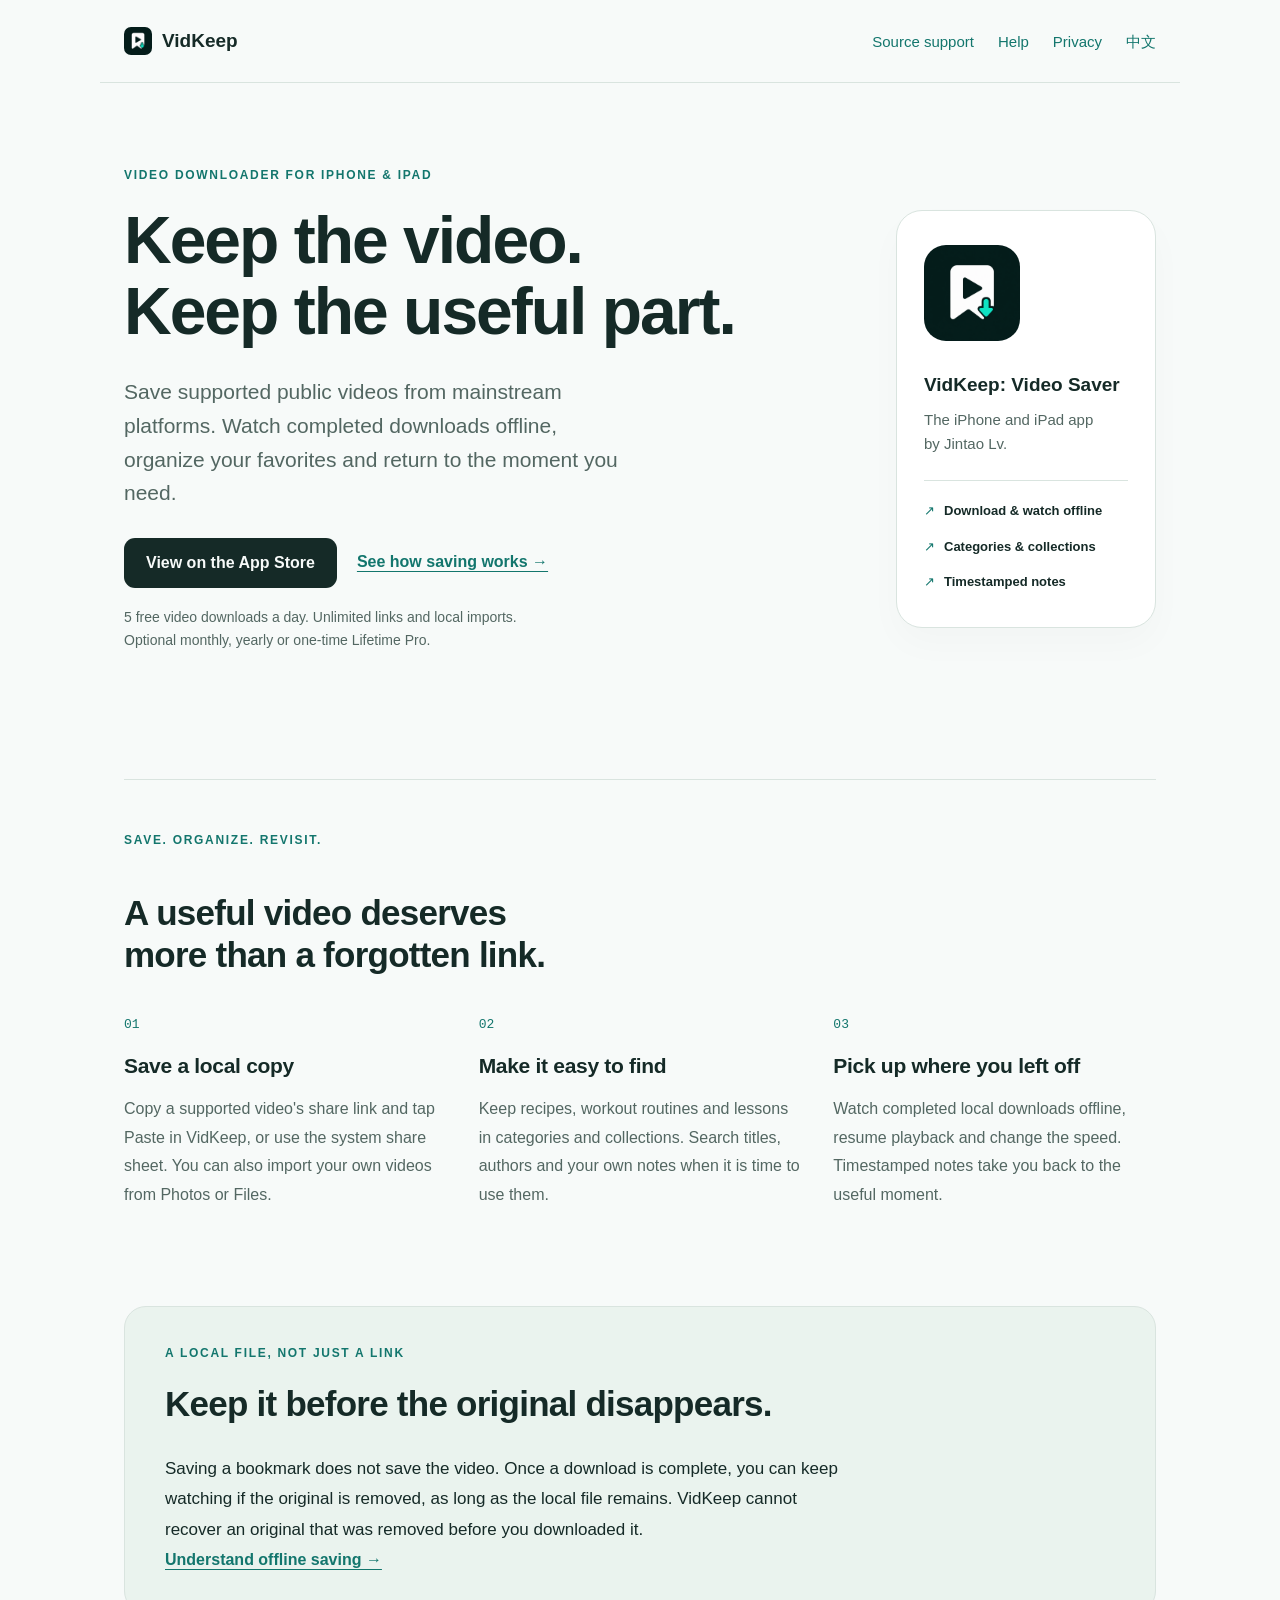
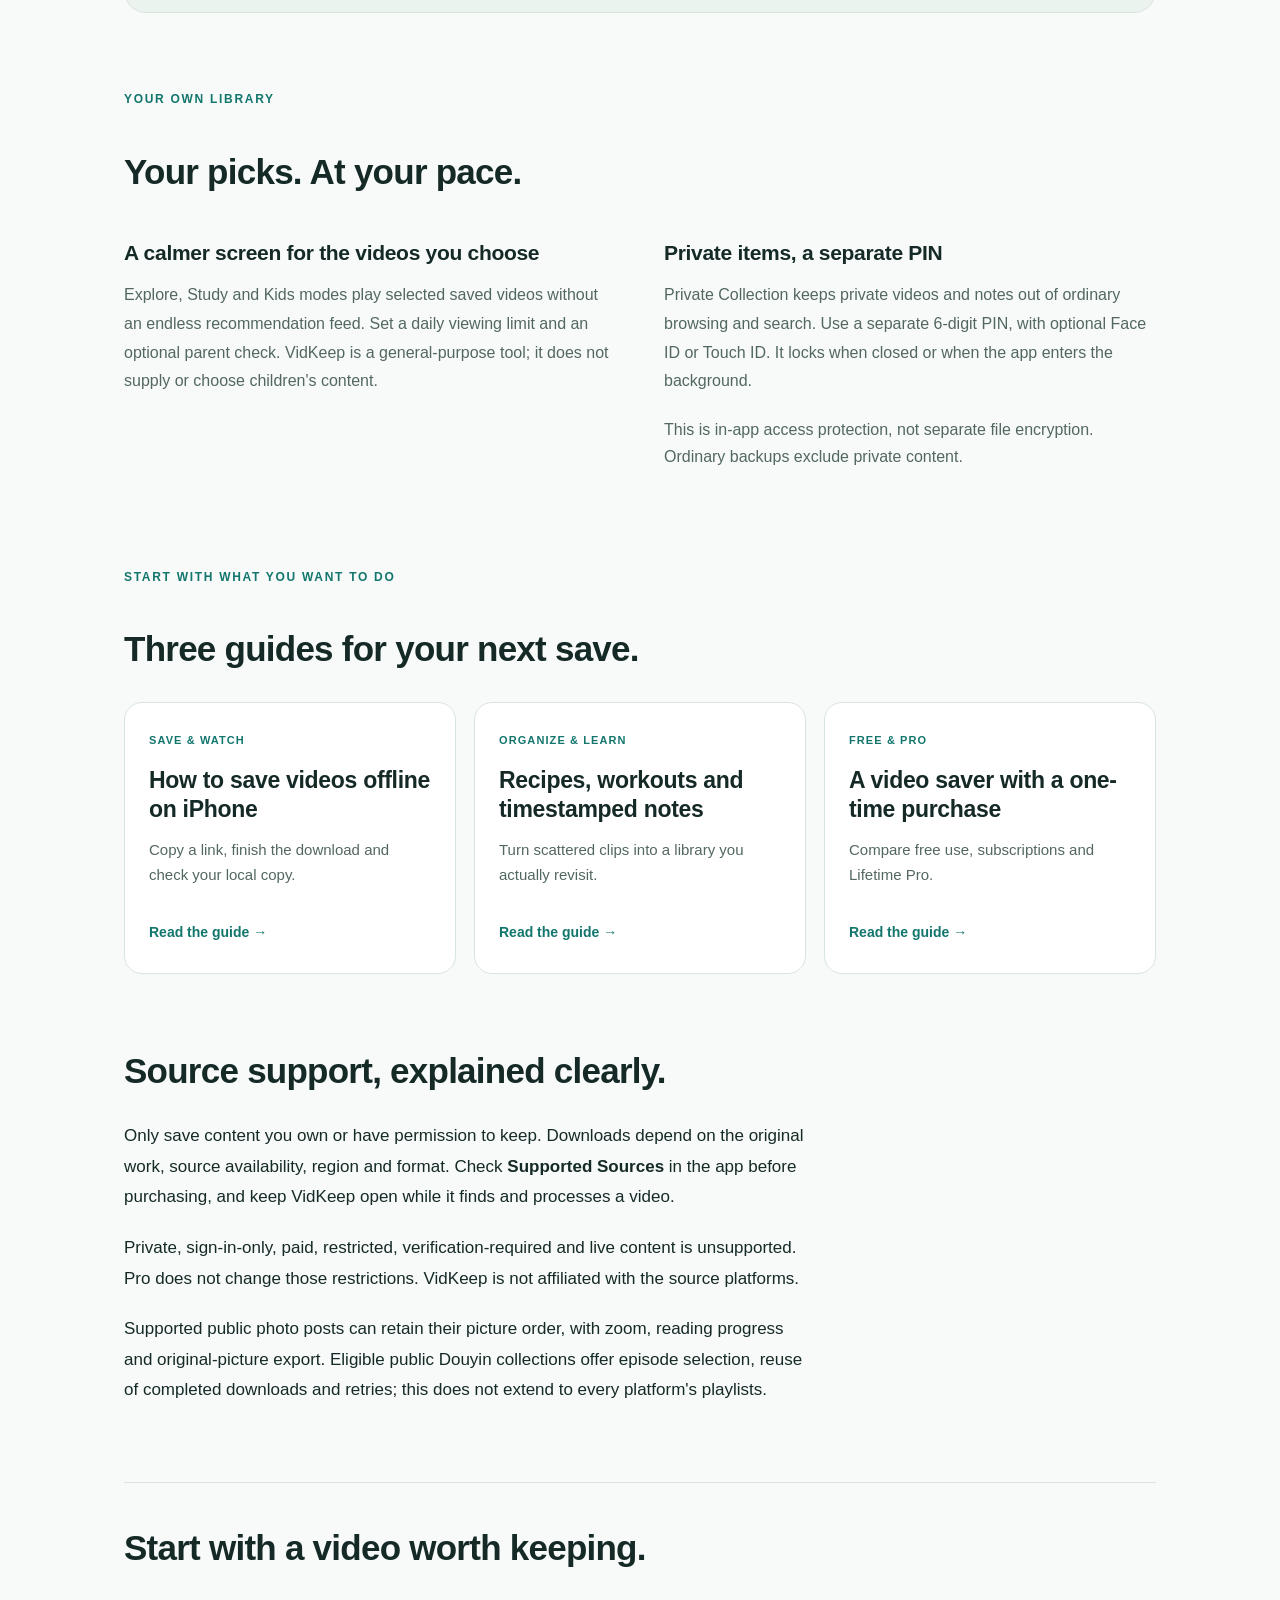
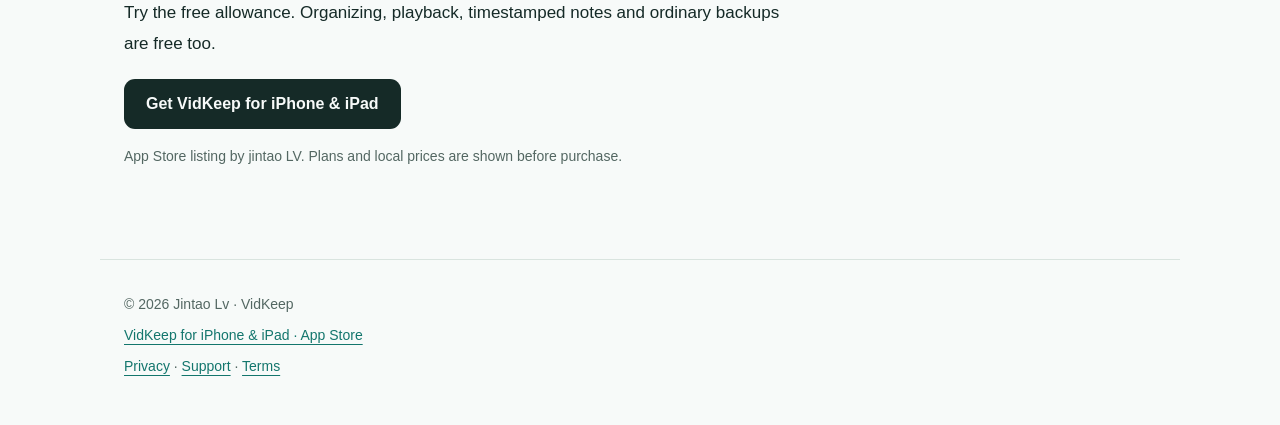
==== en/index.html @ 675cdce2 "feat(site): add English product guides and search metadata" ====
<!doctype html>
<html lang="en"><head><meta charset="utf-8"><meta name="viewport" content="width=device-width,initial-scale=1"><title>VidKeep: Video Saver for iPhone &amp; iPad | Save Videos Offline</title><meta name="description" content="VidKeep is a video downloader for iPhone and iPad by Jintao Lv. Save supported videos offline, organize collections and add timestamped notes. Optional Lifetime Pro."><link rel="canonical" href="https://jacklv-coder.github.io/vidkeep-site/en/"><link rel="alternate" hreflang="zh-Hans" href="https://jacklv-coder.github.io/vidkeep-site/"><link rel="alternate" hreflang="en" href="https://jacklv-coder.github.io/vidkeep-site/en/"><link rel="alternate" hreflang="x-default" href="https://jacklv-coder.github.io/vidkeep-site/en/"><meta property="og:type" content="website"><meta property="og:title" content="VidKeep: Video Saver for iPhone &amp; iPad | Save Videos Offline"><meta property="og:description" content="VidKeep is a video downloader for iPhone and iPad by Jintao Lv. Save supported videos offline, organize collections and add timestamped notes. Optional Lifetime Pro."><meta property="og:url" content="https://jacklv-coder.github.io/vidkeep-site/en/"><meta property="og:image" content="https://jacklv-coder.github.io/vidkeep-site/assets/icon.png"><meta property="og:site_name" content="VidKeep by Jintao Lv"><meta name="twitter:card" content="summary"><link rel="icon" href="../assets/icon.png"><link rel="stylesheet" href="../style.css"><script type="application/ld+json">{"@context": "https://schema.org", "@type": "SoftwareApplication", "@id": "https://jacklv-coder.github.io/vidkeep-site/#app", "name": "VidKeep: Video Saver", "alternateName": "松果收藏夹-vidkeep", "applicationCategory": "MultimediaApplication", "operatingSystem": "iOS 17.0 or later; iPadOS 17.0 or later", "author": {"@type": "Person", "name": "Jintao Lv"}, "url": "https://jacklv-coder.github.io/vidkeep-site/en/", "downloadUrl": "https://apps.apple.com/app/id6816571849", "sameAs": ["https://apps.apple.com/app/id6816571849"], "image": "https://jacklv-coder.github.io/vidkeep-site/assets/icon.png", "description": "Save eligible public videos, organize local collections and use timestamped notes on iPhone and iPad. Completed downloads play offline."}</script></head><body><a class="skip-link" href="#content">Skip to content</a><nav aria-label="Main navigation"><a class="brand" href="../en/"><img src="../assets/icon.png" width="28" height="28" alt=""><strong>VidKeep</strong></a><div><a href="../en/#source-support">Source support</a><a href="../support/#english">Help</a><a href="../privacy/#english">Privacy</a><a href="../" lang="zh-Hans" hreflang="zh-Hans">中文</a></div></nav><main id="content">
<section class="hero"><div class="hero-copy"><div class="badge">VIDEO DOWNLOADER FOR IPHONE &amp; IPAD</div><h1>Keep the video.<br>Keep the useful part.</h1><p class="lead">Save supported public videos from mainstream platforms. Watch completed downloads offline, organize your favorites and return to the moment you need.</p><div class="actions"><a class="button" href="https://apps.apple.com/app/id6816571849">View on the App Store</a><a class="text-link" href="guides/save-videos-offline/">See how saving works →</a></div><p class="small muted">5 free video downloads a day. Unlimited links and local imports.<br>Optional monthly, yearly or one-time Lifetime Pro.</p></div><aside class="hero-aside" aria-label="About VidKeep"><img class="icon" src="../assets/icon.png" width="112" height="112" alt="VidKeep app icon"><p class="product-name">VidKeep: Video Saver</p><p class="muted">The iPhone and iPad app<br>by Jintao Lv.</p><div class="product-facts"><span>Download &amp; watch offline</span><span>Categories &amp; collections</span><span>Timestamped notes</span></div></aside></section>
<section class="feature-section"><div class="badge">SAVE. ORGANIZE. REVISIT.</div><h2>A useful video deserves<br>more than a forgotten link.</h2><div class="feature-grid"><article><span class="step-number">01</span><h3>Save a local copy</h3><p>Copy a supported video's share link and tap Paste in VidKeep, or use the system share sheet. You can also import your own videos from Photos or Files.</p></article><article><span class="step-number">02</span><h3>Make it easy to find</h3><p>Keep recipes, workout routines and lessons in categories and collections. Search titles, authors and your own notes when it is time to use them.</p></article><article><span class="step-number">03</span><h3>Pick up where you left off</h3><p>Watch completed local downloads offline, resume playback and change the speed. Timestamped notes take you back to the useful moment.</p></article></div></section>
<section class="callout"><div><div class="badge">A LOCAL FILE, NOT JUST A LINK</div><h2>Keep it before the original disappears.</h2><p>Saving a bookmark does not save the video. Once a download is complete, you can keep watching if the original is removed, as long as the local file remains. VidKeep cannot recover an original that was removed before you downloaded it.</p></div><a class="text-link" href="guides/save-videos-offline/#keep-a-copy">Understand offline saving →</a></section>
<section><div class="badge">YOUR OWN LIBRARY</div><h2>Your picks. At your pace.</h2><div class="feature-grid two-columns"><article><h3>A calmer screen for the videos you choose</h3><p>Explore, Study and Kids modes play selected saved videos without an endless recommendation feed. Set a daily viewing limit and an optional parent check. VidKeep is a general-purpose tool; it does not supply or choose children's content.</p></article><article><h3>Private items, a separate PIN</h3><p>Private Collection keeps private videos and notes out of ordinary browsing and search. Use a separate 6-digit PIN, with optional Face ID or Touch ID. It locks when closed or when the app enters the background.</p><p class="small muted">This is in-app access protection, not separate file encryption. Ordinary backups exclude private content.</p></article></div></section>
<section class="guide-section"><div class="badge">START WITH WHAT YOU WANT TO DO</div><h2>Three guides for your next save.</h2><div class="guide-grid"><a class="guide-card" href="guides/save-videos-offline/"><span class="card-kicker">SAVE &amp; WATCH</span><h3>How to save videos offline on iPhone</h3><p>Copy a link, finish the download and check your local copy.</p><span class="card-link">Read the guide →</span></a><a class="guide-card" href="guides/organize-video-library/"><span class="card-kicker">ORGANIZE &amp; LEARN</span><h3>Recipes, workouts and timestamped notes</h3><p>Turn scattered clips into a library you actually revisit.</p><span class="card-link">Read the guide →</span></a><a class="guide-card" href="guides/lifetime-video-saver/"><span class="card-kicker">FREE &amp; PRO</span><h3>A video saver with a one-time purchase</h3><p>Compare free use, subscriptions and Lifetime Pro.</p><span class="card-link">Read the guide →</span></a></div></section>
<section id="source-support"><h2>Source support, explained clearly.</h2><p>Only save content you own or have permission to keep. Downloads depend on the original work, source availability, region and format. Check <strong>Supported Sources</strong> in the app before purchasing, and keep VidKeep open while it finds and processes a video.</p><p>Private, sign-in-only, paid, restricted, verification-required and live content is unsupported. Pro does not change those restrictions. VidKeep is not affiliated with the source platforms.</p><p>Supported public photo posts can retain their picture order, with zoom, reading progress and original-picture export. Eligible public Douyin collections offer episode selection, reuse of completed downloads and retries; this does not extend to every platform's playlists.</p></section>
<section class="bottom-cta"><h2>Start with a video worth keeping.</h2><p>Try the free allowance. Organizing, playback, timestamped notes and ordinary backups are free too.</p><a class="button" href="https://apps.apple.com/app/id6816571849">Get VidKeep for iPhone &amp; iPad</a><p class="small muted">App Store listing by jintao LV. Plans and local prices are shown before purchase.</p></section>
</main><footer><p>© 2026 Jintao Lv · VidKeep</p><p><a href="https://apps.apple.com/app/id6816571849">VidKeep for iPhone &amp; iPad · App Store</a></p><p><a href="../privacy/#english">Privacy</a> · <a href="../support/#english">Support</a> · <a href="../terms/">Terms</a></p></footer></body></html>
---- style.css ----
:root{color-scheme:light dark;--bg:#f7faf9;--surface:#fff;--soft:#eaf3ee;--ink:#152a27;--muted:#536762;--line:#d9e4df;--accent:#13766d}
*{box-sizing:border-box}
html{scroll-padding-top:24px}
body{margin:0;background:var(--bg);color:var(--ink);font:17px/1.8 -apple-system,BlinkMacSystemFont,"Segoe UI",sans-serif;-webkit-font-smoothing:antialiased}
a{color:var(--accent);text-underline-offset:4px}
nav,main,footer{max-width:1080px;margin:auto;padding:24px}
nav{display:flex;align-items:center;justify-content:space-between;gap:24px;border-bottom:1px solid var(--line);font-size:15px}
nav div{display:flex;gap:24px;flex-wrap:wrap}
nav a{text-decoration:none}
.brand{display:inline-flex;align-items:center;gap:10px;color:var(--ink);font-size:19px;white-space:nowrap}
.brand img{border-radius:7px}
main{padding-top:64px;padding-bottom:70px}
h1{font-size:clamp(36px,5.7vw,66px);line-height:1.08;letter-spacing:-2px;margin:0 0 28px;font-weight:720;text-wrap:balance}
h2{margin-top:40px;font-size:clamp(25px,3vw,35px);line-height:1.2;letter-spacing:-.75px;text-wrap:balance}
h3{font-size:21px;line-height:1.35;letter-spacing:-.3px;margin:14px 0}
p,li{max-width:72ch}
p{margin:0 0 20px}
li{margin-bottom:8px}
.muted{color:var(--muted)}
.small{font-size:14px;line-height:1.7}
.lead{font-size:21px;line-height:1.6;color:var(--muted);max-width:62ch}
.icon{width:112px;height:112px;border-radius:25px;margin-bottom:24px}
.badge{display:block;font-size:12px;font-weight:700;letter-spacing:1.7px;color:var(--accent);margin-bottom:18px}
footer{border-top:1px solid var(--line);font-size:14px;color:var(--muted);padding-top:32px;padding-bottom:40px}
footer p{margin:0 0 6px}
section+section{margin-top:76px}
section>h2:first-child{margin-top:0}
details{padding:18px 0;border-bottom:1px solid var(--line)}
summary{font-weight:650;cursor:pointer}
details p{margin-top:14px}
.button{display:inline-flex;justify-content:center;align-items:center;background:var(--ink);color:var(--bg);padding:13px 22px;border-radius:11px;text-decoration:none;font-size:16px;font-weight:650;line-height:1.5}
.button:hover{background:var(--accent);color:var(--surface)}
a:focus-visible,summary:focus-visible{outline:3px solid var(--accent);outline-offset:5px}
.skip-link{position:absolute;left:20px;top:-80px;padding:8px 14px;background:var(--surface);z-index:10}
.skip-link:focus{top:12px}
.language-note{font-size:14px;border-left:3px solid var(--accent);padding:10px 16px;margin-bottom:36px;background:var(--soft)}
.hero{display:grid;grid-template-columns:minmax(0,1fr) 260px;gap:58px;align-items:center;padding:18px 0 30px}
.hero-copy .lead{max-width:44ch}
.actions{display:flex;align-items:center;gap:20px;flex-wrap:wrap;margin:28px 0 18px}
.text-link{font-size:16px;font-weight:600}
.hero-aside{border:1px solid var(--line);border-radius:26px;background:var(--surface);padding:34px 27px;box-shadow:0 16px 36px #152a2706}
.hero-aside .icon{width:96px;height:96px;border-radius:22px;margin-bottom:20px}
.hero-aside p{font-size:15px;line-height:1.6;margin-bottom:10px}
.hero-aside .product-name{font-size:19px;font-weight:700;line-height:1.4}
.product-facts{border-top:1px solid var(--line);padding-top:18px;margin-top:24px;display:grid;gap:12px;font-size:13px;font-weight:550}
.product-facts span:before{content:"↗";display:inline-block;margin-right:9px;color:var(--accent)}
.feature-section{border-top:1px solid var(--line);padding-top:50px}
.feature-grid,.guide-grid{display:grid;grid-template-columns:repeat(3,minmax(0,1fr));gap:32px;margin-top:32px}
.feature-grid article p{font-size:16px;color:var(--muted)}
.step-number{font:500 13px/1.5 ui-monospace,monospace;color:var(--accent)}
.two-columns{grid-template-columns:repeat(2,minmax(0,1fr));gap:48px}
.callout{background:var(--soft);border:1px solid var(--line);border-radius:22px;padding:36px 40px}
.callout h2{margin-top:0}
.callout p:last-child{margin-bottom:0}
.guide-grid{gap:18px}
.guide-card{display:flex;flex-direction:column;border:1px solid var(--line);border-radius:18px;padding:28px 24px;color:var(--ink);text-decoration:none;background:var(--surface)}
.guide-card:hover{border-color:var(--accent)}
.guide-card h3{font-size:23px;margin:15px 0;line-height:1.25}
.guide-card p{font-size:15px;line-height:1.65;color:var(--muted)}
.card-kicker{font-size:11px;letter-spacing:1.1px;font-weight:700;color:var(--accent)}
.card-link{display:block;margin-top:auto;padding-top:12px;font-size:14px;color:var(--accent);font-weight:650}
.bottom-cta{padding:44px 0 0;border-top:1px solid var(--line)}
.bottom-cta .small{margin-top:16px}
.breadcrumb{font-size:14px;color:var(--muted);margin-bottom:28px}
.article-meta{font-size:13px;color:var(--muted);padding-bottom:26px;border-bottom:1px solid var(--line)}
.steps{padding-left:28px}
.steps li{padding:0 0 16px 12px}
.steps li::marker{font-weight:700;color:var(--accent)}
.next-guide{border-top:1px solid var(--line);padding-top:32px}
.table-scroll{overflow-x:auto;margin:24px 0}
table{width:100%;border-collapse:collapse;text-align:left;font-size:15px}
caption{text-align:left;font-size:14px;color:var(--muted);margin-bottom:10px}
th,td{padding:17px 20px;border-bottom:1px solid var(--line);vertical-align:top}
thead th{background:var(--soft);font-size:13px}
tbody th{font-weight:650;min-width:140px}
@media(prefers-color-scheme:dark){:root{--bg:#0c1c19;--surface:#132723;--soft:#162f28;--ink:#f0f8f5;--muted:#acbdb5;--line:#294038;--accent:#71d8c1}.button:hover{color:var(--bg)}}
@media(max-width:800px){.hero{grid-template-columns:minmax(0,1fr) 225px;gap:32px}.hero-aside{padding:28px 22px}.feature-grid,.guide-grid{gap:20px}.guide-card{padding:23px 19px}.guide-card h3{font-size:21px}}
@media(max-width:640px){nav,main,footer{padding-left:22px;padding-right:22px}nav{align-items:flex-start;gap:16px;flex-wrap:wrap}nav div{gap:16px;font-size:14px}main{padding-top:36px}.hero{grid-template-columns:1fr;gap:28px;padding-top:4px}.hero-aside{display:grid;grid-template-columns:70px 1fr;gap:0 20px;padding:24px}.hero-aside .icon{width:70px;height:70px;border-radius:17px;grid-row:1/3;margin:0}.hero-aside .product-name{align-self:end}.hero-aside p{margin-bottom:4px}.product-facts{grid-column:1/-1;margin-top:20px;padding-top:18px;gap:7px}.hero-aside .muted br{display:none}.lead{font-size:19px}h1{letter-spacing:-1.3px}section+section{margin-top:52px}.feature-grid,.guide-grid,.two-columns{grid-template-columns:1fr;gap:20px}.feature-grid article{padding-bottom:16px;border-bottom:1px solid var(--line)}.feature-grid article:last-child{border:0}.feature-grid article p{margin-bottom:0}.guide-card{padding:25px}.guide-card h3{font-size:24px}.callout{padding:28px 25px}.actions{gap:18px}.steps{padding-left:20px}.steps li{padding-left:6px}th,td{padding:13px 12px}}
@media(prefers-reduced-motion:reduce){html{scroll-behavior:auto}}
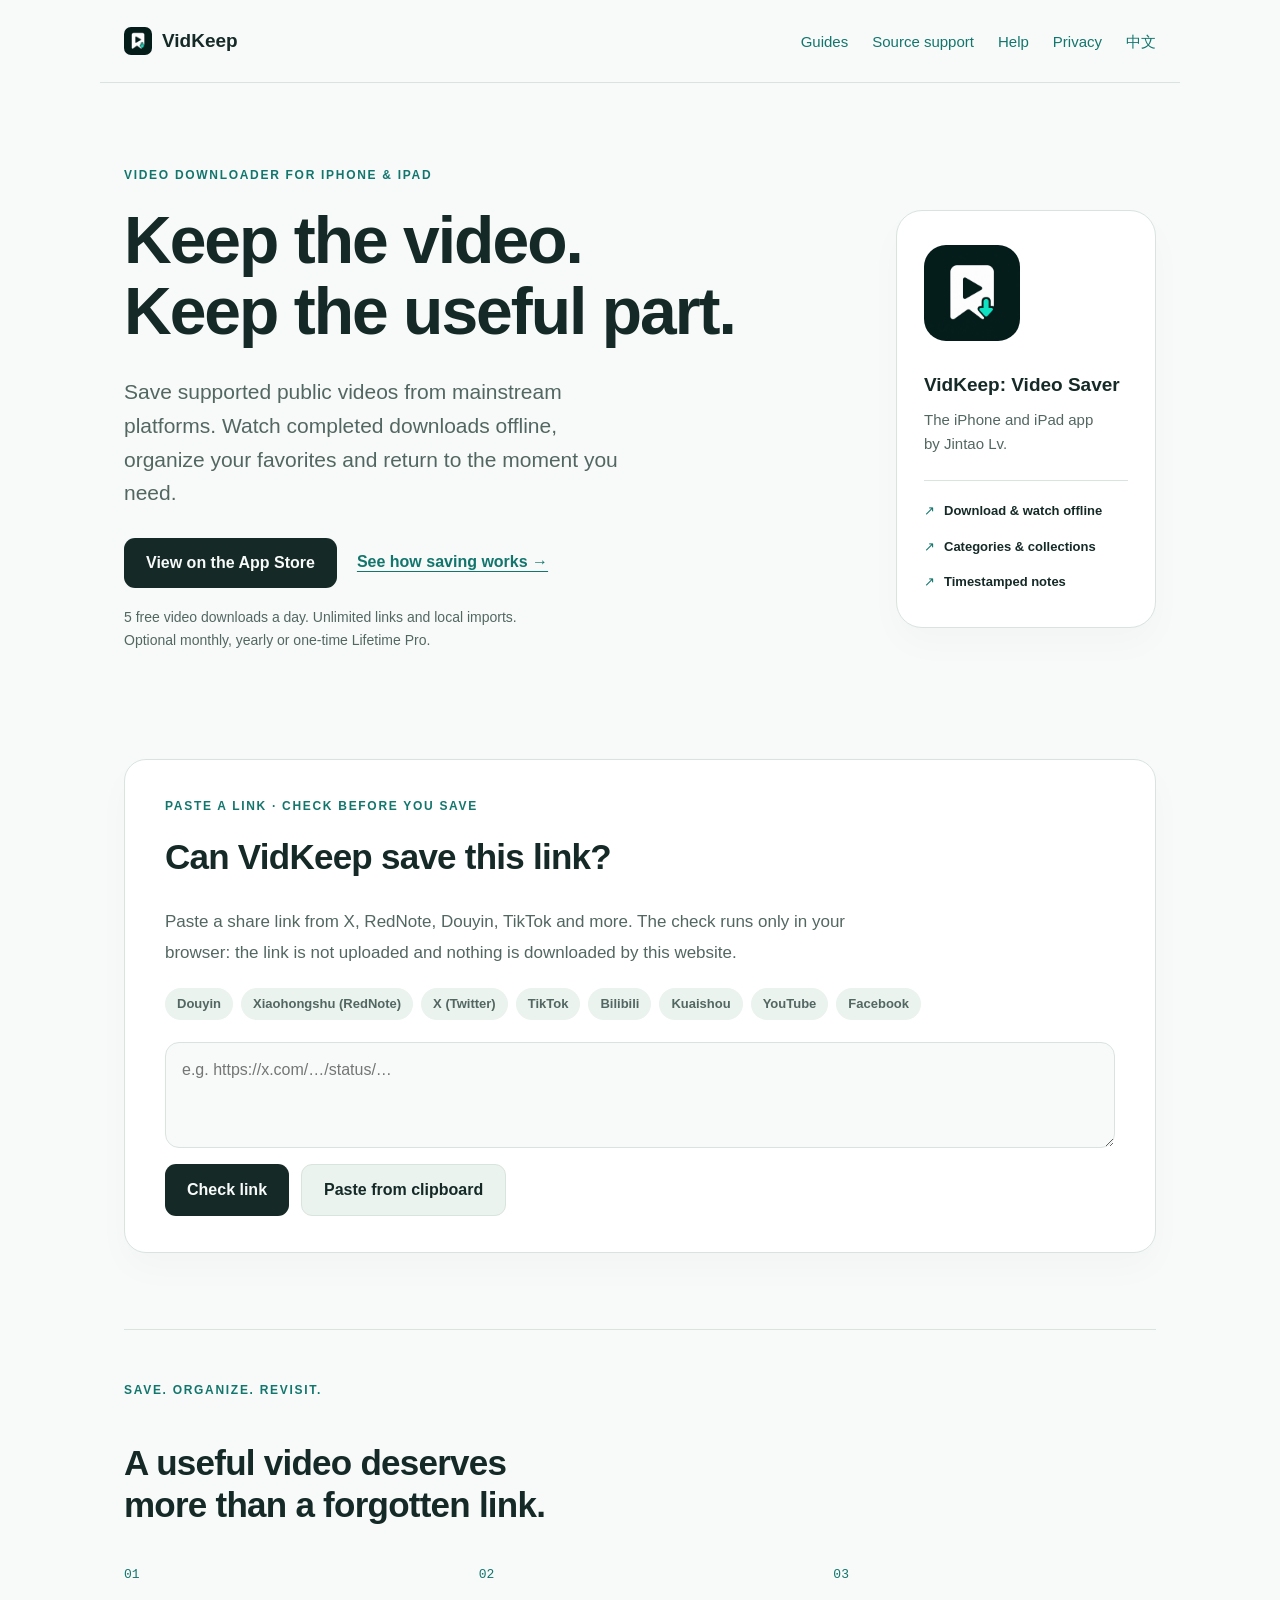
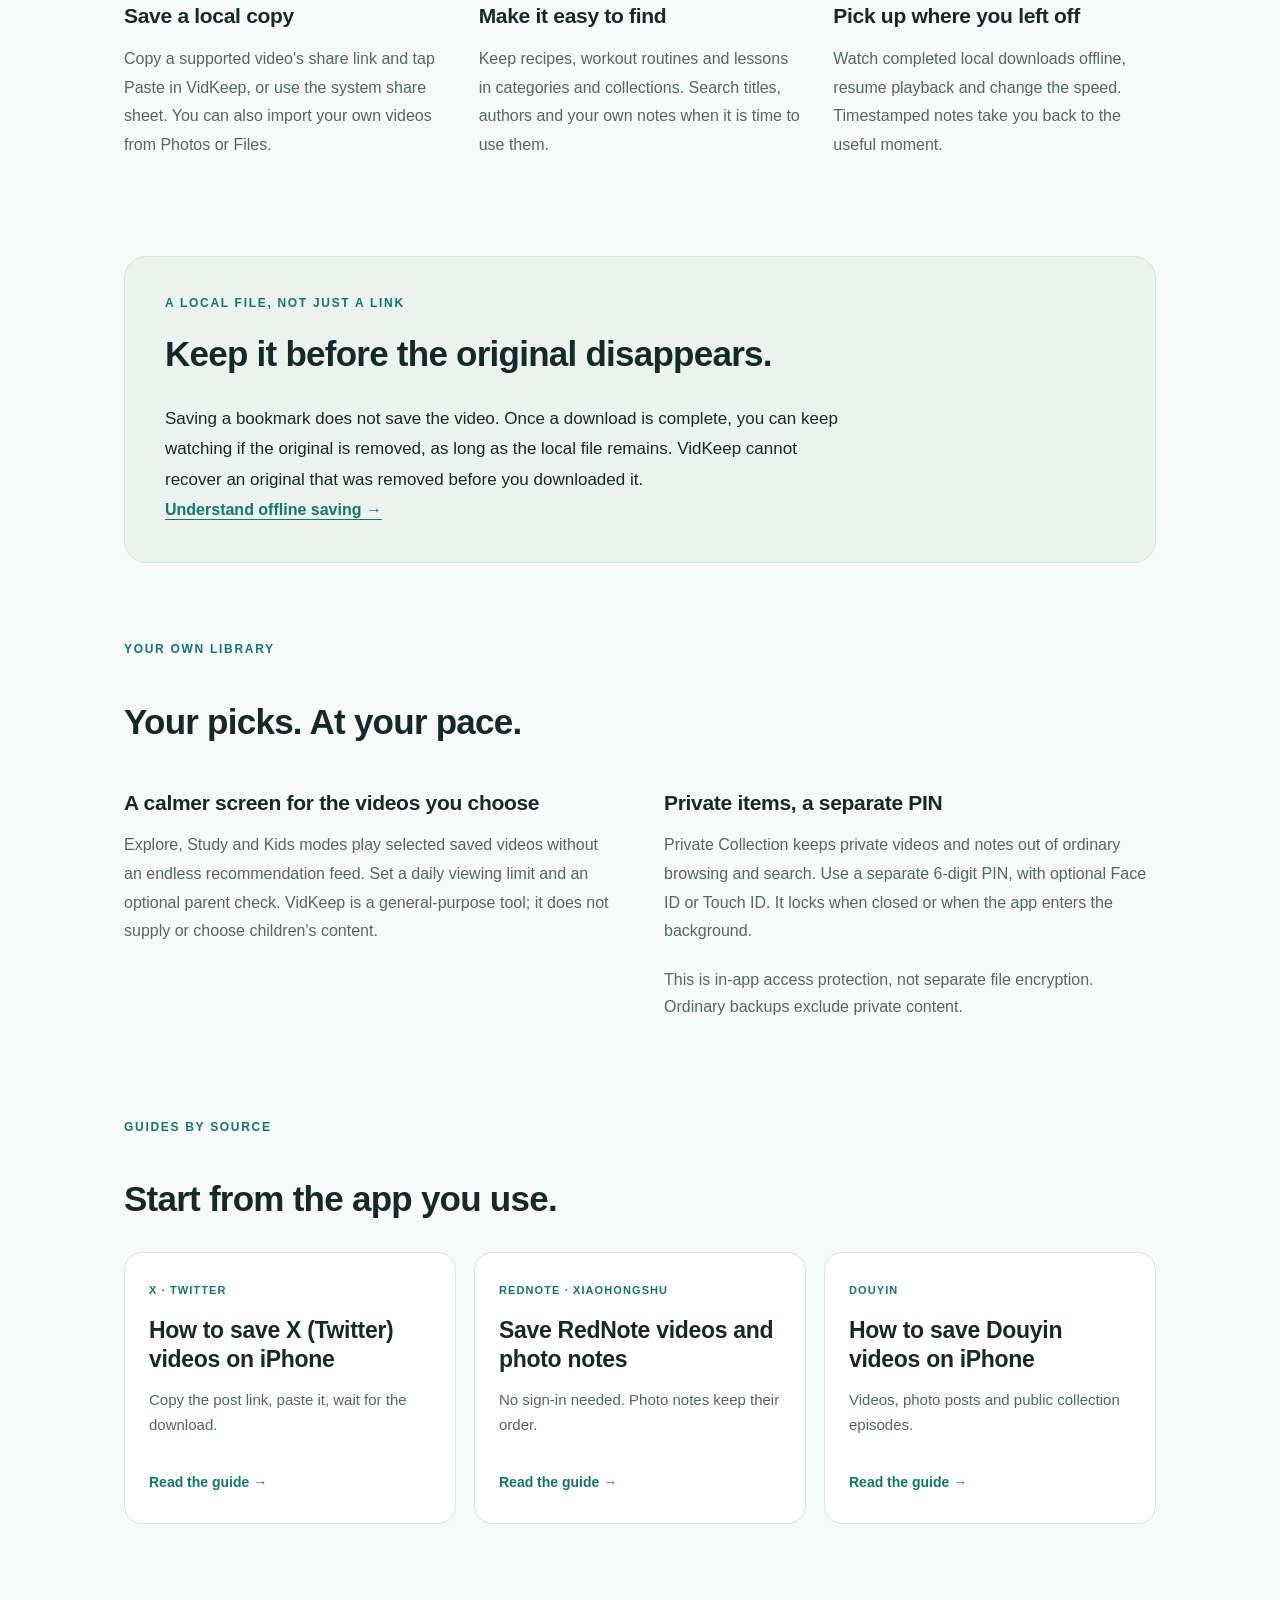
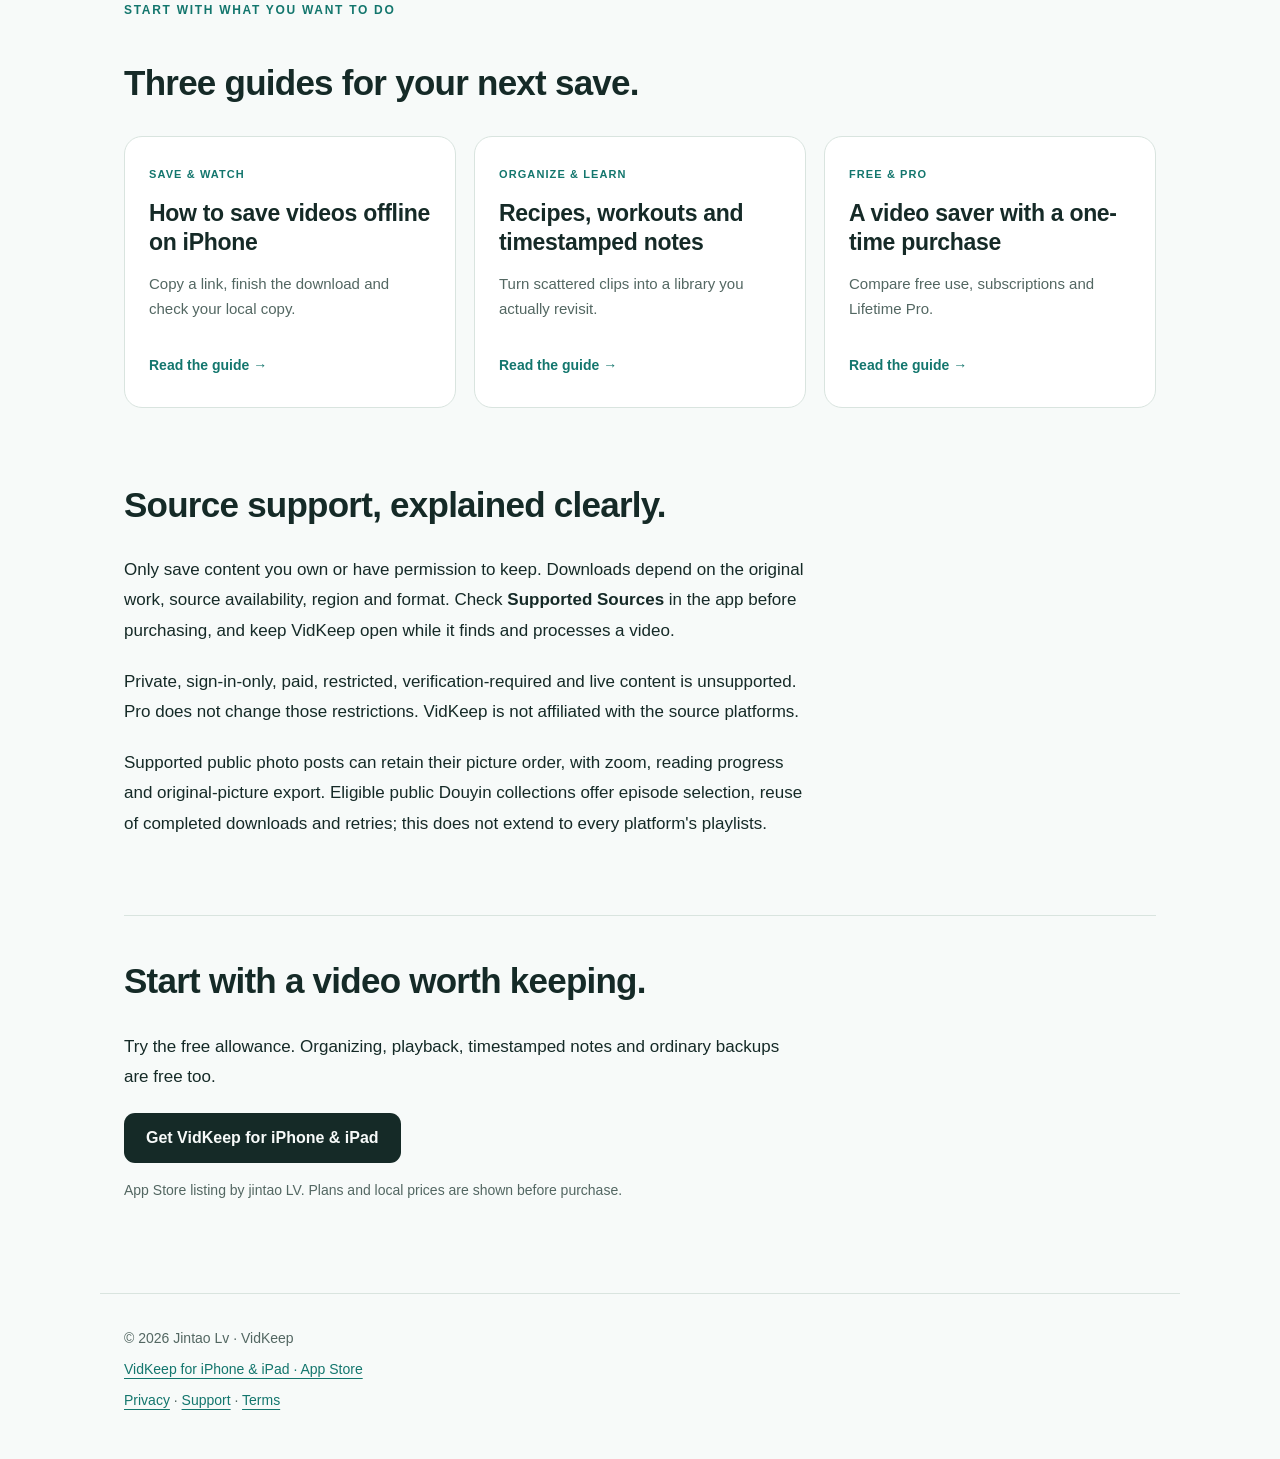
==== commit 7d644562: "feat(site): add source guides and in-browser link checker - Paste-a-link checker on the zh/en home p" ====
--- a/en/index.html
+++ b/en/index.html
@@ -1,9 +1,13 @@
 <!doctype html>
-<html lang="en"><head><meta charset="utf-8"><meta name="viewport" content="width=device-width,initial-scale=1"><title>VidKeep: Video Saver for iPhone &amp; iPad | Save Videos Offline</title><meta name="description" content="VidKeep is a video downloader for iPhone and iPad by Jintao Lv. Save supported videos offline, organize collections and add timestamped notes. Optional Lifetime Pro."><link rel="canonical" href="https://jacklv-coder.github.io/vidkeep-site/en/"><link rel="alternate" hreflang="zh-Hans" href="https://jacklv-coder.github.io/vidkeep-site/"><link rel="alternate" hreflang="en" href="https://jacklv-coder.github.io/vidkeep-site/en/"><link rel="alternate" hreflang="x-default" href="https://jacklv-coder.github.io/vidkeep-site/en/"><meta property="og:type" content="website"><meta property="og:title" content="VidKeep: Video Saver for iPhone &amp; iPad | Save Videos Offline"><meta property="og:description" content="VidKeep is a video downloader for iPhone and iPad by Jintao Lv. Save supported videos offline, organize collections and add timestamped notes. Optional Lifetime Pro."><meta property="og:url" content="https://jacklv-coder.github.io/vidkeep-site/en/"><meta property="og:image" content="https://jacklv-coder.github.io/vidkeep-site/assets/icon.png"><meta property="og:site_name" content="VidKeep by Jintao Lv"><meta name="twitter:card" content="summary"><link rel="icon" href="../assets/icon.png"><link rel="stylesheet" href="../style.css"><script type="application/ld+json">{"@context": "https://schema.org", "@type": "SoftwareApplication", "@id": "https://jacklv-coder.github.io/vidkeep-site/#app", "name": "VidKeep: Video Saver", "alternateName": "松果收藏夹-vidkeep", "applicationCategory": "MultimediaApplication", "operatingSystem": "iOS 17.0 or later; iPadOS 17.0 or later", "author": {"@type": "Person", "name": "Jintao Lv"}, "url": "https://jacklv-coder.github.io/vidkeep-site/en/", "downloadUrl": "https://apps.apple.com/app/id6816571849", "sameAs": ["https://apps.apple.com/app/id6816571849"], "image": "https://jacklv-coder.github.io/vidkeep-site/assets/icon.png", "description": "Save eligible public videos, organize local collections and use timestamped notes on iPhone and iPad. Completed downloads play offline."}</script></head><body><a class="skip-link" href="#content">Skip to content</a><nav aria-label="Main navigation"><a class="brand" href="../en/"><img src="../assets/icon.png" width="28" height="28" alt=""><strong>VidKeep</strong></a><div><a href="../en/#source-support">Source support</a><a href="../support/#english">Help</a><a href="../privacy/#english">Privacy</a><a href="../" lang="zh-Hans" hreflang="zh-Hans">中文</a></div></nav><main id="content">
+<html lang="en"><head><meta charset="utf-8"><meta name="viewport" content="width=device-width,initial-scale=1"><meta name="apple-itunes-app" content="app-id=6816571849"><title>VidKeep: Video Saver for iPhone &amp; iPad | Save Videos Offline</title><meta name="description" content="VidKeep is a video downloader for iPhone and iPad by Jintao Lv. Save supported videos offline, organize collections and add timestamped notes. Optional Lifetime Pro."><link rel="canonical" href="https://jacklv-coder.github.io/vidkeep-site/en/"><link rel="alternate" hreflang="zh-Hans" href="https://jacklv-coder.github.io/vidkeep-site/"><link rel="alternate" hreflang="en" href="https://jacklv-coder.github.io/vidkeep-site/en/"><link rel="alternate" hreflang="x-default" href="https://jacklv-coder.github.io/vidkeep-site/en/"><meta property="og:type" content="website"><meta property="og:title" content="VidKeep: Video Saver for iPhone &amp; iPad | Save Videos Offline"><meta property="og:description" content="VidKeep is a video downloader for iPhone and iPad by Jintao Lv. Save supported videos offline, organize collections and add timestamped notes. Optional Lifetime Pro."><meta property="og:url" content="https://jacklv-coder.github.io/vidkeep-site/en/"><meta property="og:image" content="https://jacklv-coder.github.io/vidkeep-site/assets/icon.png"><meta property="og:site_name" content="VidKeep by Jintao Lv"><meta name="twitter:card" content="summary"><link rel="icon" href="../assets/icon.png"><link rel="stylesheet" href="../style.css"><script type="application/ld+json">{"@context": "https://schema.org", "@type": "SoftwareApplication", "@id": "https://jacklv-coder.github.io/vidkeep-site/#app", "name": "VidKeep: Video Saver", "alternateName": "松果收藏夹-vidkeep", "applicationCategory": "MultimediaApplication", "operatingSystem": "iOS 17.0 or later; iPadOS 17.0 or later", "author": {"@type": "Person", "name": "Jintao Lv"}, "url": "https://jacklv-coder.github.io/vidkeep-site/en/", "downloadUrl": "https://apps.apple.com/app/id6816571849", "sameAs": ["https://apps.apple.com/app/id6816571849"], "image": "https://jacklv-coder.github.io/vidkeep-site/assets/icon.png", "description": "Save eligible public videos, organize local collections and use timestamped notes on iPhone and iPad. Completed downloads play offline."}</script><script defer src="../assets/analytics.js?v=e90eccaea0b7"></script><script defer src="../assets/link-check.js?v=b03bb503e1be"></script></head><body><a class="skip-link" href="#content">Skip to content</a><nav aria-label="Main navigation"><a class="brand" href="../en/"><img src="../assets/icon.png" width="28" height="28" alt=""><strong>VidKeep</strong></a><div><a href="../en/#guides">Guides</a><a href="../en/#source-support">Source support</a><a href="../support/#english">Help</a><a href="../privacy/#english">Privacy</a><a href="../" lang="zh-Hans" hreflang="zh-Hans">中文</a></div></nav><main id="content">
 <section class="hero"><div class="hero-copy"><div class="badge">VIDEO DOWNLOADER FOR IPHONE &amp; IPAD</div><h1>Keep the video.<br>Keep the useful part.</h1><p class="lead">Save supported public videos from mainstream platforms. Watch completed downloads offline, organize your favorites and return to the moment you need.</p><div class="actions"><a class="button" href="https://apps.apple.com/app/id6816571849">View on the App Store</a><a class="text-link" href="guides/save-videos-offline/">See how saving works →</a></div><p class="small muted">5 free video downloads a day. Unlimited links and local imports.<br>Optional monthly, yearly or one-time Lifetime Pro.</p></div><aside class="hero-aside" aria-label="About VidKeep"><img class="icon" src="../assets/icon.png" width="112" height="112" alt="VidKeep app icon"><p class="product-name">VidKeep: Video Saver</p><p class="muted">The iPhone and iPad app<br>by Jintao Lv.</p><div class="product-facts"><span>Download &amp; watch offline</span><span>Categories &amp; collections</span><span>Timestamped notes</span></div></aside></section>
+
+<section id="check-link" class="link-check" data-link-check data-store-url="https://apps.apple.com/app/id6816571849"><div class="badge">PASTE A LINK · CHECK BEFORE YOU SAVE</div><h2>Can VidKeep save this link?</h2><p class="muted">Paste a share link from X, RedNote, Douyin, TikTok and more. The check runs only in your browser: the link is not uploaded and nothing is downloaded by this website.</p><ul class="platform-list" aria-label="Supported sources"><li>Douyin</li><li>Xiaohongshu (RedNote)</li><li>X (Twitter)</li><li>TikTok</li><li>Bilibili</li><li>Kuaishou</li><li>YouTube</li><li>Facebook</li></ul><form class="check-form"><label class="visually-hidden" for="link-input">Share link</label><textarea id="link-input" rows="3" placeholder="e.g. https://x.com/…/status/…" autocomplete="off" autocapitalize="off" spellcheck="false"></textarea><div class="check-actions"><button type="submit" class="button">Check link</button><button type="button" class="button secondary" data-paste hidden>Paste from clipboard</button></div></form><div class="check-result" role="status" aria-live="polite" hidden></div><noscript><p class="small muted">Turn on JavaScript to check a link.</p></noscript></section>
 <section class="feature-section"><div class="badge">SAVE. ORGANIZE. REVISIT.</div><h2>A useful video deserves<br>more than a forgotten link.</h2><div class="feature-grid"><article><span class="step-number">01</span><h3>Save a local copy</h3><p>Copy a supported video's share link and tap Paste in VidKeep, or use the system share sheet. You can also import your own videos from Photos or Files.</p></article><article><span class="step-number">02</span><h3>Make it easy to find</h3><p>Keep recipes, workout routines and lessons in categories and collections. Search titles, authors and your own notes when it is time to use them.</p></article><article><span class="step-number">03</span><h3>Pick up where you left off</h3><p>Watch completed local downloads offline, resume playback and change the speed. Timestamped notes take you back to the useful moment.</p></article></div></section>
 <section class="callout"><div><div class="badge">A LOCAL FILE, NOT JUST A LINK</div><h2>Keep it before the original disappears.</h2><p>Saving a bookmark does not save the video. Once a download is complete, you can keep watching if the original is removed, as long as the local file remains. VidKeep cannot recover an original that was removed before you downloaded it.</p></div><a class="text-link" href="guides/save-videos-offline/#keep-a-copy">Understand offline saving →</a></section>
 <section><div class="badge">YOUR OWN LIBRARY</div><h2>Your picks. At your pace.</h2><div class="feature-grid two-columns"><article><h3>A calmer screen for the videos you choose</h3><p>Explore, Study and Kids modes play selected saved videos without an endless recommendation feed. Set a daily viewing limit and an optional parent check. VidKeep is a general-purpose tool; it does not supply or choose children's content.</p></article><article><h3>Private items, a separate PIN</h3><p>Private Collection keeps private videos and notes out of ordinary browsing and search. Use a separate 6-digit PIN, with optional Face ID or Touch ID. It locks when closed or when the app enters the background.</p><p class="small muted">This is in-app access protection, not separate file encryption. Ordinary backups exclude private content.</p></article></div></section>
+
+<section id="guides" class="guide-section"><div class="badge">GUIDES BY SOURCE</div><h2>Start from the app you use.</h2><div class="guide-grid"><a class="guide-card" href="guides/save-x-twitter-video-iphone/"><span class="card-kicker">X · TWITTER</span><h3>How to save X (Twitter) videos on iPhone</h3><p>Copy the post link, paste it, wait for the download.</p><span class="card-link">Read the guide →</span></a><a class="guide-card" href="guides/save-rednote-xiaohongshu-iphone/"><span class="card-kicker">REDNOTE · XIAOHONGSHU</span><h3>Save RedNote videos and photo notes</h3><p>No sign-in needed. Photo notes keep their order.</p><span class="card-link">Read the guide →</span></a><a class="guide-card" href="guides/save-douyin-video-iphone/"><span class="card-kicker">DOUYIN</span><h3>How to save Douyin videos on iPhone</h3><p>Videos, photo posts and public collection episodes.</p><span class="card-link">Read the guide →</span></a></div></section>
 <section class="guide-section"><div class="badge">START WITH WHAT YOU WANT TO DO</div><h2>Three guides for your next save.</h2><div class="guide-grid"><a class="guide-card" href="guides/save-videos-offline/"><span class="card-kicker">SAVE &amp; WATCH</span><h3>How to save videos offline on iPhone</h3><p>Copy a link, finish the download and check your local copy.</p><span class="card-link">Read the guide →</span></a><a class="guide-card" href="guides/organize-video-library/"><span class="card-kicker">ORGANIZE &amp; LEARN</span><h3>Recipes, workouts and timestamped notes</h3><p>Turn scattered clips into a library you actually revisit.</p><span class="card-link">Read the guide →</span></a><a class="guide-card" href="guides/lifetime-video-saver/"><span class="card-kicker">FREE &amp; PRO</span><h3>A video saver with a one-time purchase</h3><p>Compare free use, subscriptions and Lifetime Pro.</p><span class="card-link">Read the guide →</span></a></div></section>
 <section id="source-support"><h2>Source support, explained clearly.</h2><p>Only save content you own or have permission to keep. Downloads depend on the original work, source availability, region and format. Check <strong>Supported Sources</strong> in the app before purchasing, and keep VidKeep open while it finds and processes a video.</p><p>Private, sign-in-only, paid, restricted, verification-required and live content is unsupported. Pro does not change those restrictions. VidKeep is not affiliated with the source platforms.</p><p>Supported public photo posts can retain their picture order, with zoom, reading progress and original-picture export. Eligible public Douyin collections offer episode selection, reuse of completed downloads and retries; this does not extend to every platform's playlists.</p></section>
 <section class="bottom-cta"><h2>Start with a video worth keeping.</h2><p>Try the free allowance. Organizing, playback, timestamped notes and ordinary backups are free too.</p><a class="button" href="https://apps.apple.com/app/id6816571849">Get VidKeep for iPhone &amp; iPad</a><p class="small muted">App Store listing by jintao LV. Plans and local prices are shown before purchase.</p></section>
--- a/style.css
+++ b/style.css
@@ -77,3 +77,23 @@
 @media(max-width:800px){.hero{grid-template-columns:minmax(0,1fr) 225px;gap:32px}.hero-aside{padding:28px 22px}.feature-grid,.guide-grid{gap:20px}.guide-card{padding:23px 19px}.guide-card h3{font-size:21px}}
 @media(max-width:640px){nav,main,footer{padding-left:22px;padding-right:22px}nav{align-items:flex-start;gap:16px;flex-wrap:wrap}nav div{gap:16px;font-size:14px}main{padding-top:36px}.hero{grid-template-columns:1fr;gap:28px;padding-top:4px}.hero-aside{display:grid;grid-template-columns:70px 1fr;gap:0 20px;padding:24px}.hero-aside .icon{width:70px;height:70px;border-radius:17px;grid-row:1/3;margin:0}.hero-aside .product-name{align-self:end}.hero-aside p{margin-bottom:4px}.product-facts{grid-column:1/-1;margin-top:20px;padding-top:18px;gap:7px}.hero-aside .muted br{display:none}.lead{font-size:19px}h1{letter-spacing:-1.3px}section+section{margin-top:52px}.feature-grid,.guide-grid,.two-columns{grid-template-columns:1fr;gap:20px}.feature-grid article{padding-bottom:16px;border-bottom:1px solid var(--line)}.feature-grid article:last-child{border:0}.feature-grid article p{margin-bottom:0}.guide-card{padding:25px}.guide-card h3{font-size:24px}.callout{padding:28px 25px}.actions{gap:18px}.steps{padding-left:20px}.steps li{padding-left:6px}th,td{padding:13px 12px}}
 @media(prefers-reduced-motion:reduce){html{scroll-behavior:auto}}
+.link-check{margin-top:56px;background:var(--surface);border:1px solid var(--line);border-radius:22px;padding:36px 40px;box-shadow:0 16px 36px #152a2706}
+.link-check h2{margin-top:0}
+.check-form textarea{display:block;width:100%;min-height:92px;resize:vertical;font:inherit;font-size:16px;line-height:1.6;color:var(--ink);background:var(--bg);border:1px solid var(--line);border-radius:14px;padding:14px 16px}
+.check-form textarea:focus-visible{outline:3px solid var(--accent);outline-offset:2px;border-color:var(--accent)}
+.check-actions{display:flex;gap:12px;flex-wrap:wrap;margin:16px 0 0}
+button.button{border:0;cursor:pointer;font-family:inherit}
+.button.secondary{background:var(--soft);color:var(--ink);border:1px solid var(--line)}
+.button.secondary:hover{background:var(--line);color:var(--ink)}
+button:focus-visible{outline:3px solid var(--accent);outline-offset:4px}
+.check-result{margin-top:26px;padding-top:24px;border-top:1px solid var(--line)}
+.check-result .check-title{font-size:19px;font-weight:700;margin-bottom:8px}
+.check-result[data-state=supported] .check-title{color:var(--accent)}
+.check-result .check-actions{margin:4px 0 18px}
+.check-steps{padding-left:24px;margin:0 0 18px}
+.check-steps li{margin-bottom:4px}
+.platform-list{display:flex;flex-wrap:wrap;gap:8px;margin:0 0 22px;padding:0;list-style:none}
+.platform-list li{margin:0;font-size:13px;font-weight:600;padding:4px 12px;border-radius:999px;background:var(--soft);color:var(--muted)}
+[hidden]{display:none!important}
+.visually-hidden{position:absolute;width:1px;height:1px;overflow:hidden;clip:rect(0 0 0 0);white-space:nowrap}
+@media(max-width:640px){.link-check{padding:26px 20px}.check-actions .button{flex:1 1 auto}}
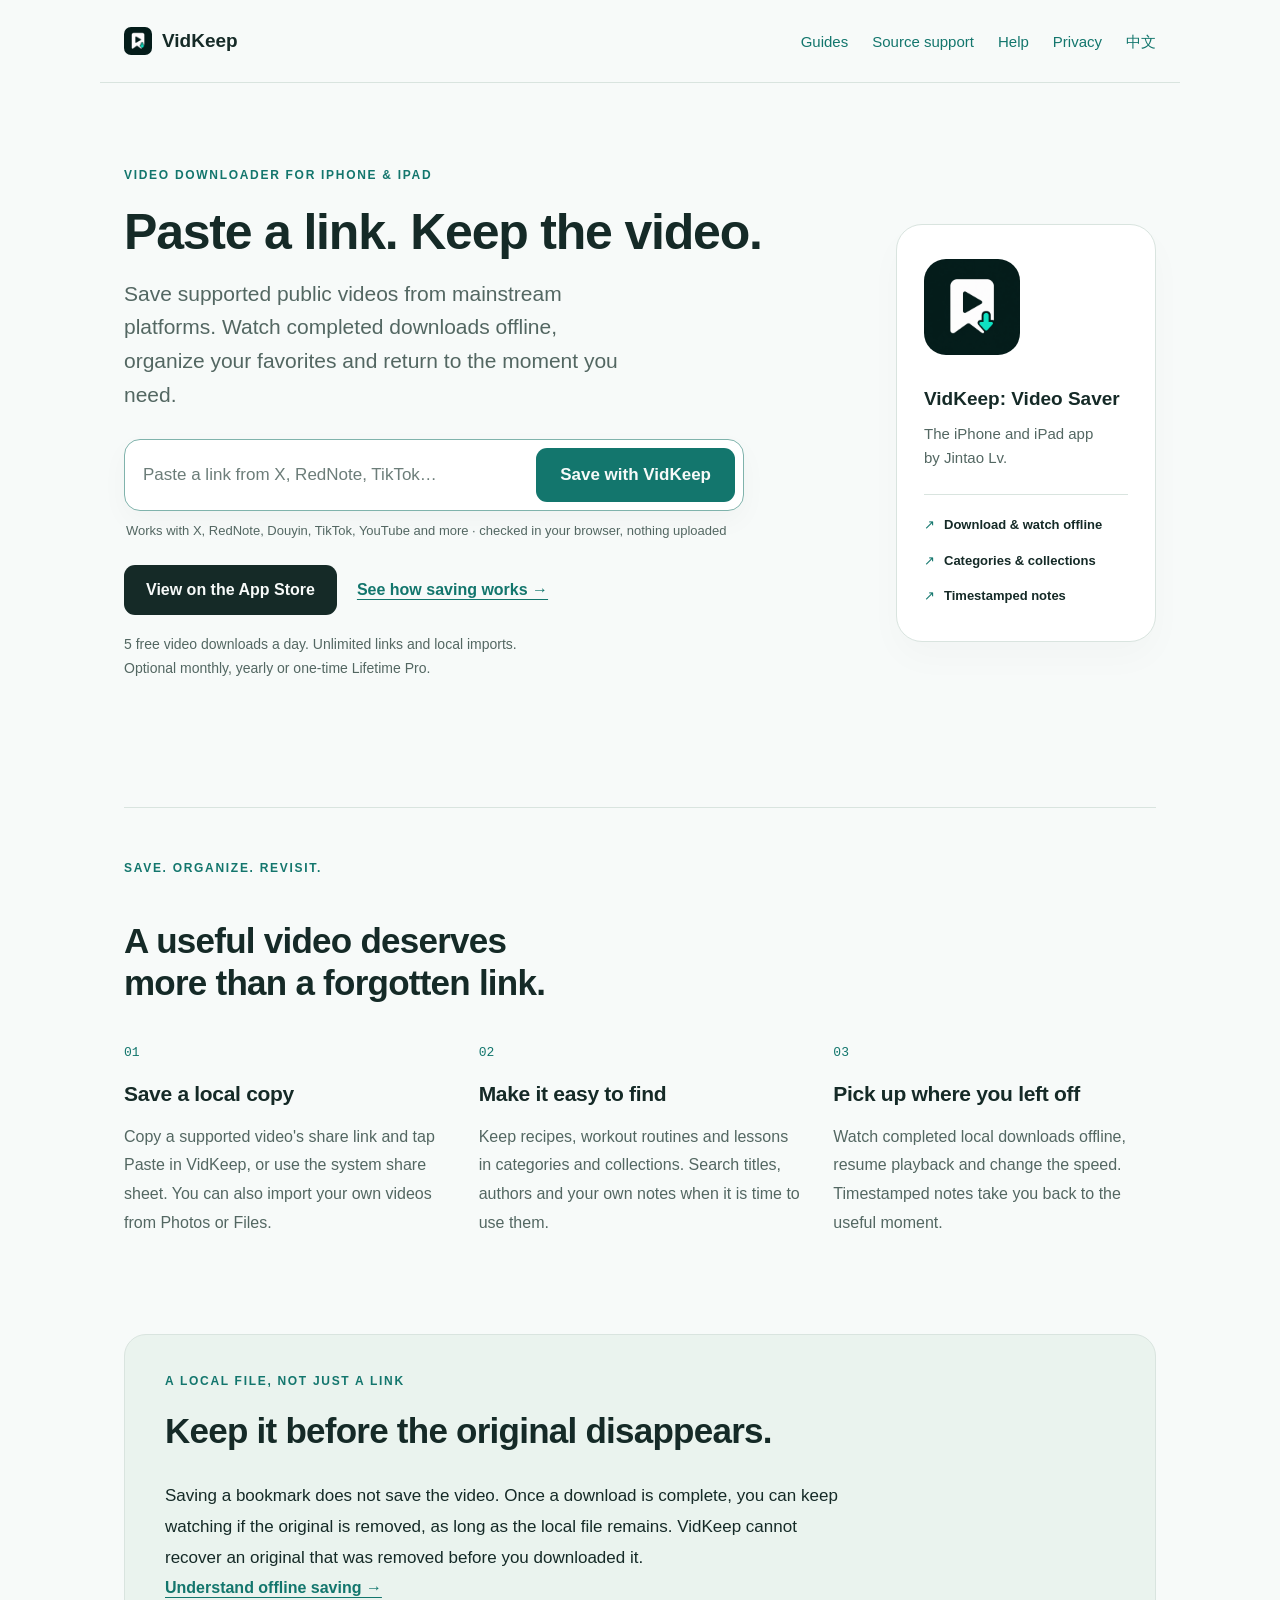
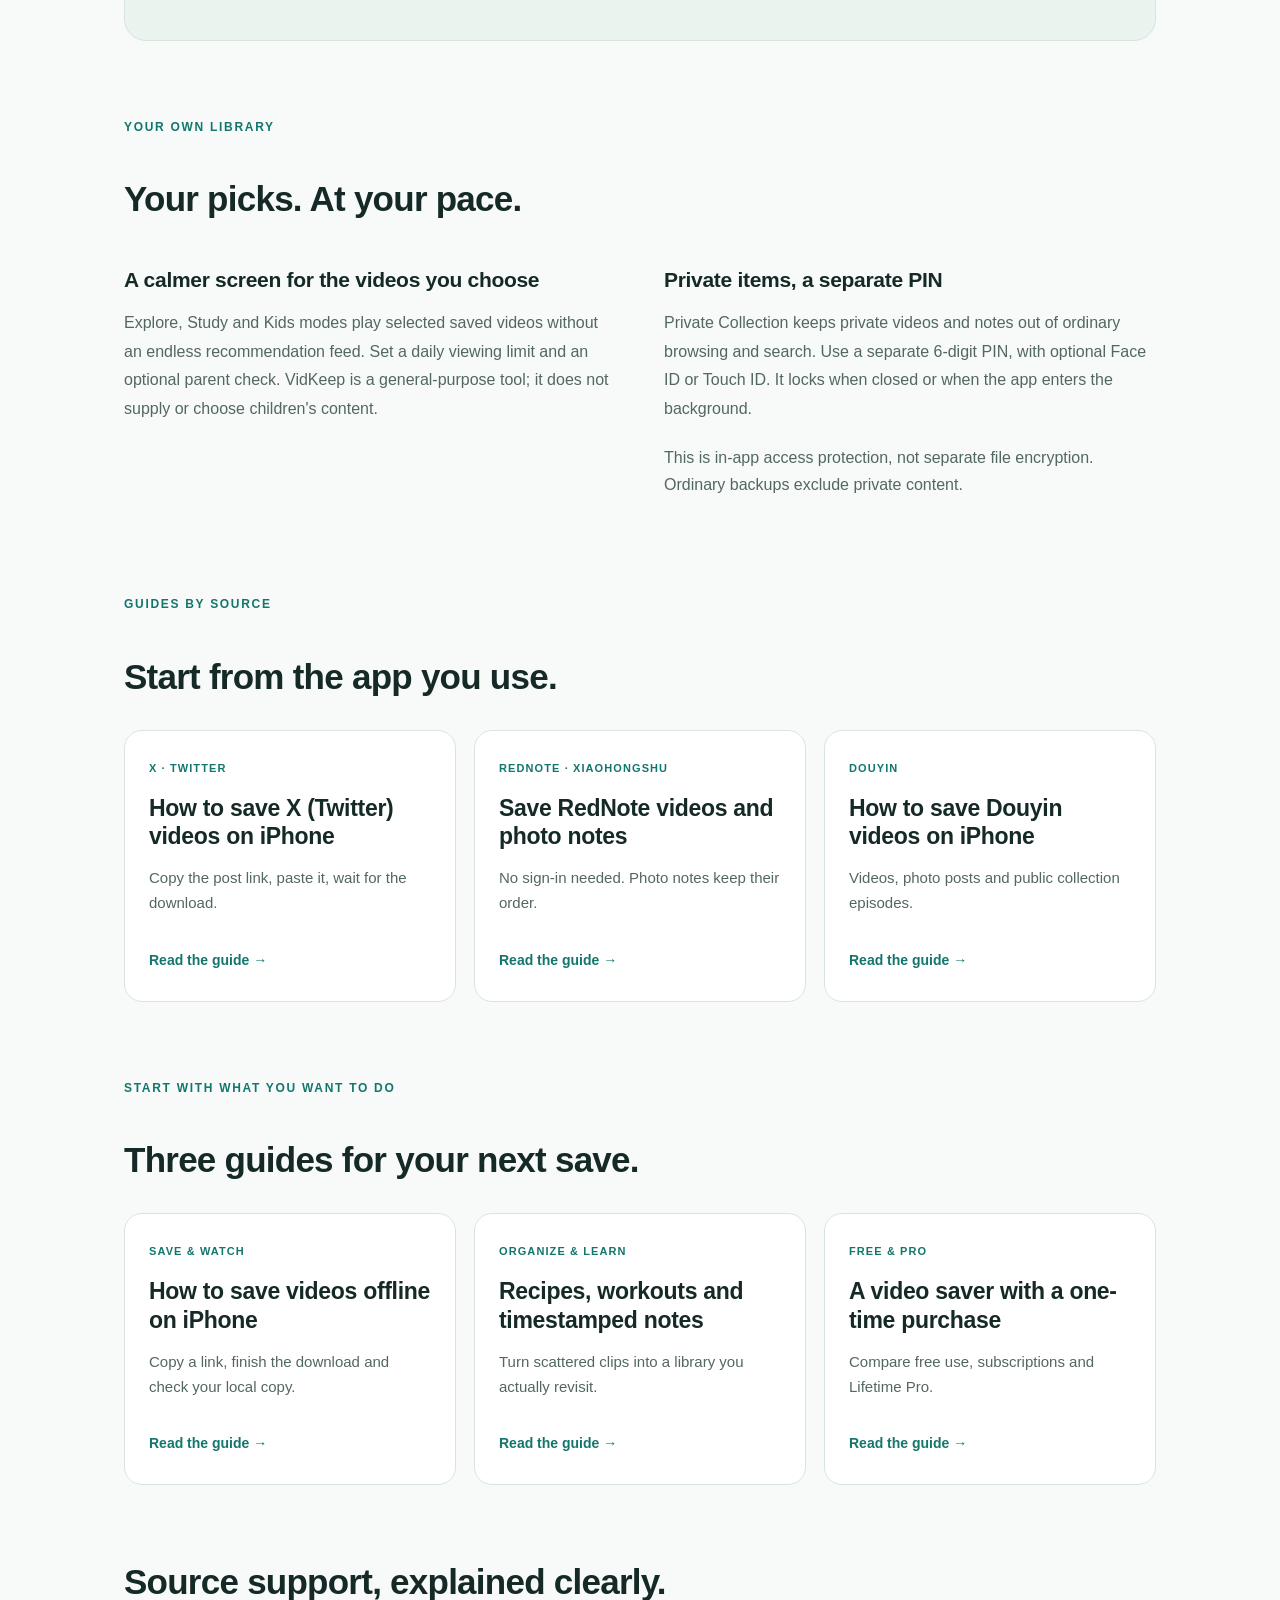
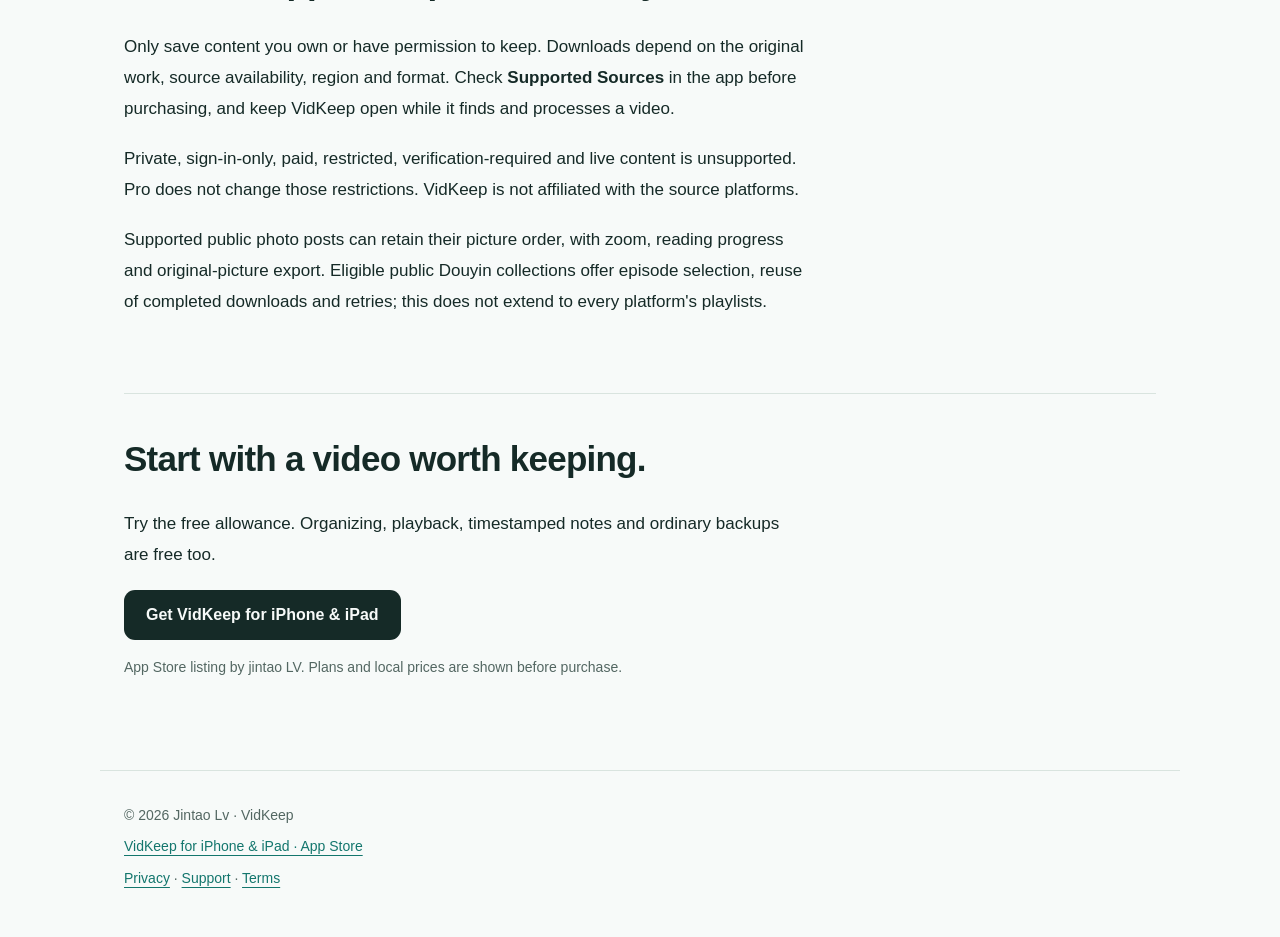
==== commit b261a57b: "feat(site): put the link checker in the home page first screen - Paste-a-link input with a prominent" ====
--- a/en/index.html
+++ b/en/index.html
@@ -1,8 +1,6 @@
 <!doctype html>
-<html lang="en"><head><meta charset="utf-8"><meta name="viewport" content="width=device-width,initial-scale=1"><meta name="apple-itunes-app" content="app-id=6816571849"><title>VidKeep: Video Saver for iPhone &amp; iPad | Save Videos Offline</title><meta name="description" content="VidKeep is a video downloader for iPhone and iPad by Jintao Lv. Save supported videos offline, organize collections and add timestamped notes. Optional Lifetime Pro."><link rel="canonical" href="https://jacklv-coder.github.io/vidkeep-site/en/"><link rel="alternate" hreflang="zh-Hans" href="https://jacklv-coder.github.io/vidkeep-site/"><link rel="alternate" hreflang="en" href="https://jacklv-coder.github.io/vidkeep-site/en/"><link rel="alternate" hreflang="x-default" href="https://jacklv-coder.github.io/vidkeep-site/en/"><meta property="og:type" content="website"><meta property="og:title" content="VidKeep: Video Saver for iPhone &amp; iPad | Save Videos Offline"><meta property="og:description" content="VidKeep is a video downloader for iPhone and iPad by Jintao Lv. Save supported videos offline, organize collections and add timestamped notes. Optional Lifetime Pro."><meta property="og:url" content="https://jacklv-coder.github.io/vidkeep-site/en/"><meta property="og:image" content="https://jacklv-coder.github.io/vidkeep-site/assets/icon.png"><meta property="og:site_name" content="VidKeep by Jintao Lv"><meta name="twitter:card" content="summary"><link rel="icon" href="../assets/icon.png"><link rel="stylesheet" href="../style.css"><script type="application/ld+json">{"@context": "https://schema.org", "@type": "SoftwareApplication", "@id": "https://jacklv-coder.github.io/vidkeep-site/#app", "name": "VidKeep: Video Saver", "alternateName": "松果收藏夹-vidkeep", "applicationCategory": "MultimediaApplication", "operatingSystem": "iOS 17.0 or later; iPadOS 17.0 or later", "author": {"@type": "Person", "name": "Jintao Lv"}, "url": "https://jacklv-coder.github.io/vidkeep-site/en/", "downloadUrl": "https://apps.apple.com/app/id6816571849", "sameAs": ["https://apps.apple.com/app/id6816571849"], "image": "https://jacklv-coder.github.io/vidkeep-site/assets/icon.png", "description": "Save eligible public videos, organize local collections and use timestamped notes on iPhone and iPad. Completed downloads play offline."}</script><script defer src="../assets/analytics.js?v=e90eccaea0b7"></script><script defer src="../assets/link-check.js?v=b03bb503e1be"></script></head><body><a class="skip-link" href="#content">Skip to content</a><nav aria-label="Main navigation"><a class="brand" href="../en/"><img src="../assets/icon.png" width="28" height="28" alt=""><strong>VidKeep</strong></a><div><a href="../en/#guides">Guides</a><a href="../en/#source-support">Source support</a><a href="../support/#english">Help</a><a href="../privacy/#english">Privacy</a><a href="../" lang="zh-Hans" hreflang="zh-Hans">中文</a></div></nav><main id="content">
-<section class="hero"><div class="hero-copy"><div class="badge">VIDEO DOWNLOADER FOR IPHONE &amp; IPAD</div><h1>Keep the video.<br>Keep the useful part.</h1><p class="lead">Save supported public videos from mainstream platforms. Watch completed downloads offline, organize your favorites and return to the moment you need.</p><div class="actions"><a class="button" href="https://apps.apple.com/app/id6816571849">View on the App Store</a><a class="text-link" href="guides/save-videos-offline/">See how saving works →</a></div><p class="small muted">5 free video downloads a day. Unlimited links and local imports.<br>Optional monthly, yearly or one-time Lifetime Pro.</p></div><aside class="hero-aside" aria-label="About VidKeep"><img class="icon" src="../assets/icon.png" width="112" height="112" alt="VidKeep app icon"><p class="product-name">VidKeep: Video Saver</p><p class="muted">The iPhone and iPad app<br>by Jintao Lv.</p><div class="product-facts"><span>Download &amp; watch offline</span><span>Categories &amp; collections</span><span>Timestamped notes</span></div></aside></section>
-
-<section id="check-link" class="link-check" data-link-check data-store-url="https://apps.apple.com/app/id6816571849"><div class="badge">PASTE A LINK · CHECK BEFORE YOU SAVE</div><h2>Can VidKeep save this link?</h2><p class="muted">Paste a share link from X, RedNote, Douyin, TikTok and more. The check runs only in your browser: the link is not uploaded and nothing is downloaded by this website.</p><ul class="platform-list" aria-label="Supported sources"><li>Douyin</li><li>Xiaohongshu (RedNote)</li><li>X (Twitter)</li><li>TikTok</li><li>Bilibili</li><li>Kuaishou</li><li>YouTube</li><li>Facebook</li></ul><form class="check-form"><label class="visually-hidden" for="link-input">Share link</label><textarea id="link-input" rows="3" placeholder="e.g. https://x.com/…/status/…" autocomplete="off" autocapitalize="off" spellcheck="false"></textarea><div class="check-actions"><button type="submit" class="button">Check link</button><button type="button" class="button secondary" data-paste hidden>Paste from clipboard</button></div></form><div class="check-result" role="status" aria-live="polite" hidden></div><noscript><p class="small muted">Turn on JavaScript to check a link.</p></noscript></section>
+<html lang="en"><head><meta charset="utf-8"><meta name="viewport" content="width=device-width,initial-scale=1"><meta name="apple-itunes-app" content="app-id=6816571849"><title>VidKeep: Video Saver for iPhone &amp; iPad | Save Videos Offline</title><meta name="description" content="VidKeep is a video downloader for iPhone and iPad by Jintao Lv. Save supported videos offline, organize collections and add timestamped notes. Optional Lifetime Pro."><link rel="canonical" href="https://jacklv-coder.github.io/vidkeep-site/en/"><link rel="alternate" hreflang="zh-Hans" href="https://jacklv-coder.github.io/vidkeep-site/"><link rel="alternate" hreflang="en" href="https://jacklv-coder.github.io/vidkeep-site/en/"><link rel="alternate" hreflang="x-default" href="https://jacklv-coder.github.io/vidkeep-site/en/"><meta property="og:type" content="website"><meta property="og:title" content="VidKeep: Video Saver for iPhone &amp; iPad | Save Videos Offline"><meta property="og:description" content="VidKeep is a video downloader for iPhone and iPad by Jintao Lv. Save supported videos offline, organize collections and add timestamped notes. Optional Lifetime Pro."><meta property="og:url" content="https://jacklv-coder.github.io/vidkeep-site/en/"><meta property="og:image" content="https://jacklv-coder.github.io/vidkeep-site/assets/icon.png"><meta property="og:site_name" content="VidKeep by Jintao Lv"><meta name="twitter:card" content="summary"><link rel="icon" href="../assets/icon.png"><link rel="stylesheet" href="../style.css"><script type="application/ld+json">{"@context": "https://schema.org", "@type": "SoftwareApplication", "@id": "https://jacklv-coder.github.io/vidkeep-site/#app", "name": "VidKeep: Video Saver", "alternateName": "松果收藏夹-vidkeep", "applicationCategory": "MultimediaApplication", "operatingSystem": "iOS 17.0 or later; iPadOS 17.0 or later", "author": {"@type": "Person", "name": "Jintao Lv"}, "url": "https://jacklv-coder.github.io/vidkeep-site/en/", "downloadUrl": "https://apps.apple.com/app/id6816571849", "sameAs": ["https://apps.apple.com/app/id6816571849"], "image": "https://jacklv-coder.github.io/vidkeep-site/assets/icon.png", "description": "Save eligible public videos, organize local collections and use timestamped notes on iPhone and iPad. Completed downloads play offline."}</script><script defer src="../assets/analytics.js?v=6c5130812b55"></script><script defer src="../assets/link-check.js?v=b03bb503e1be"></script></head><body><a class="skip-link" href="#content">Skip to content</a><nav aria-label="Main navigation"><a class="brand" href="../en/"><img src="../assets/icon.png" width="28" height="28" alt=""><strong>VidKeep</strong></a><div><a href="../en/#guides">Guides</a><a href="../en/#source-support">Source support</a><a href="../support/#english">Help</a><a href="../privacy/#english">Privacy</a><a href="../" lang="zh-Hans" hreflang="zh-Hans">中文</a></div></nav><main id="content">
+<section class="hero"><div class="hero-copy"><div class="badge">VIDEO DOWNLOADER FOR IPHONE &amp; IPAD</div><h1 class="hero-title">Paste a link. Keep the video.</h1><p class="lead">Save supported public videos from mainstream platforms. Watch completed downloads offline, organize your favorites and return to the moment you need.</p><div id="check-link" class="hero-check" data-link-check data-store-url="https://apps.apple.com/app/id6816571849"><form class="check-form"><label class="visually-hidden" for="link-input">Paste a share link to check whether VidKeep can save it</label><div class="check-row"><textarea id="link-input" rows="1" placeholder="Paste a link from X, RedNote, TikTok…" autocomplete="off" autocapitalize="off" spellcheck="false"></textarea><button type="submit" class="button">Save with VidKeep</button></div><button type="button" class="paste-link" data-paste hidden>Paste from clipboard</button></form><p class="check-hint">Works with X, RedNote, Douyin, TikTok, YouTube and more · checked in your browser, nothing uploaded</p><div class="check-result" role="status" aria-live="polite" hidden></div><noscript><p class="small muted">Turn on JavaScript to check a link.</p></noscript></div><div class="actions"><a class="button" href="https://apps.apple.com/app/id6816571849">View on the App Store</a><a class="text-link" href="guides/save-videos-offline/">See how saving works →</a></div><p class="small muted">5 free video downloads a day. Unlimited links and local imports.<br>Optional monthly, yearly or one-time Lifetime Pro.</p></div><aside class="hero-aside" aria-label="About VidKeep"><img class="icon" src="../assets/icon.png" width="112" height="112" alt="VidKeep app icon"><p class="product-name">VidKeep: Video Saver</p><p class="muted">The iPhone and iPad app<br>by Jintao Lv.</p><div class="product-facts"><span>Download &amp; watch offline</span><span>Categories &amp; collections</span><span>Timestamped notes</span></div></aside></section>
 <section class="feature-section"><div class="badge">SAVE. ORGANIZE. REVISIT.</div><h2>A useful video deserves<br>more than a forgotten link.</h2><div class="feature-grid"><article><span class="step-number">01</span><h3>Save a local copy</h3><p>Copy a supported video's share link and tap Paste in VidKeep, or use the system share sheet. You can also import your own videos from Photos or Files.</p></article><article><span class="step-number">02</span><h3>Make it easy to find</h3><p>Keep recipes, workout routines and lessons in categories and collections. Search titles, authors and your own notes when it is time to use them.</p></article><article><span class="step-number">03</span><h3>Pick up where you left off</h3><p>Watch completed local downloads offline, resume playback and change the speed. Timestamped notes take you back to the useful moment.</p></article></div></section>
 <section class="callout"><div><div class="badge">A LOCAL FILE, NOT JUST A LINK</div><h2>Keep it before the original disappears.</h2><p>Saving a bookmark does not save the video. Once a download is complete, you can keep watching if the original is removed, as long as the local file remains. VidKeep cannot recover an original that was removed before you downloaded it.</p></div><a class="text-link" href="guides/save-videos-offline/#keep-a-copy">Understand offline saving →</a></section>
 <section><div class="badge">YOUR OWN LIBRARY</div><h2>Your picks. At your pace.</h2><div class="feature-grid two-columns"><article><h3>A calmer screen for the videos you choose</h3><p>Explore, Study and Kids modes play selected saved videos without an endless recommendation feed. Set a daily viewing limit and an optional parent check. VidKeep is a general-purpose tool; it does not supply or choose children's content.</p></article><article><h3>Private items, a separate PIN</h3><p>Private Collection keeps private videos and notes out of ordinary browsing and search. Use a separate 6-digit PIN, with optional Face ID or Touch ID. It locks when closed or when the app enters the background.</p><p class="small muted">This is in-app access protection, not separate file encryption. Ordinary backups exclude private content.</p></article></div></section>
--- a/style.css
+++ b/style.css
@@ -77,23 +77,31 @@
 @media(max-width:800px){.hero{grid-template-columns:minmax(0,1fr) 225px;gap:32px}.hero-aside{padding:28px 22px}.feature-grid,.guide-grid{gap:20px}.guide-card{padding:23px 19px}.guide-card h3{font-size:21px}}
 @media(max-width:640px){nav,main,footer{padding-left:22px;padding-right:22px}nav{align-items:flex-start;gap:16px;flex-wrap:wrap}nav div{gap:16px;font-size:14px}main{padding-top:36px}.hero{grid-template-columns:1fr;gap:28px;padding-top:4px}.hero-aside{display:grid;grid-template-columns:70px 1fr;gap:0 20px;padding:24px}.hero-aside .icon{width:70px;height:70px;border-radius:17px;grid-row:1/3;margin:0}.hero-aside .product-name{align-self:end}.hero-aside p{margin-bottom:4px}.product-facts{grid-column:1/-1;margin-top:20px;padding-top:18px;gap:7px}.hero-aside .muted br{display:none}.lead{font-size:19px}h1{letter-spacing:-1.3px}section+section{margin-top:52px}.feature-grid,.guide-grid,.two-columns{grid-template-columns:1fr;gap:20px}.feature-grid article{padding-bottom:16px;border-bottom:1px solid var(--line)}.feature-grid article:last-child{border:0}.feature-grid article p{margin-bottom:0}.guide-card{padding:25px}.guide-card h3{font-size:24px}.callout{padding:28px 25px}.actions{gap:18px}.steps{padding-left:20px}.steps li{padding-left:6px}th,td{padding:13px 12px}}
 @media(prefers-reduced-motion:reduce){html{scroll-behavior:auto}}
-.link-check{margin-top:56px;background:var(--surface);border:1px solid var(--line);border-radius:22px;padding:36px 40px;box-shadow:0 16px 36px #152a2706}
-.link-check h2{margin-top:0}
-.check-form textarea{display:block;width:100%;min-height:92px;resize:vertical;font:inherit;font-size:16px;line-height:1.6;color:var(--ink);background:var(--bg);border:1px solid var(--line);border-radius:14px;padding:14px 16px}
-.check-form textarea:focus-visible{outline:3px solid var(--accent);outline-offset:2px;border-color:var(--accent)}
 .check-actions{display:flex;gap:12px;flex-wrap:wrap;margin:16px 0 0}
 button.button{border:0;cursor:pointer;font-family:inherit}
 .button.secondary{background:var(--soft);color:var(--ink);border:1px solid var(--line)}
 .button.secondary:hover{background:var(--line);color:var(--ink)}
 button:focus-visible{outline:3px solid var(--accent);outline-offset:4px}
-.check-result{margin-top:26px;padding-top:24px;border-top:1px solid var(--line)}
 .check-result .check-title{font-size:19px;font-weight:700;margin-bottom:8px}
 .check-result[data-state=supported] .check-title{color:var(--accent)}
 .check-result .check-actions{margin:4px 0 18px}
 .check-steps{padding-left:24px;margin:0 0 18px}
 .check-steps li{margin-bottom:4px}
-.platform-list{display:flex;flex-wrap:wrap;gap:8px;margin:0 0 22px;padding:0;list-style:none}
-.platform-list li{margin:0;font-size:13px;font-weight:600;padding:4px 12px;border-radius:999px;background:var(--soft);color:var(--muted)}
 [hidden]{display:none!important}
 .visually-hidden{position:absolute;width:1px;height:1px;overflow:hidden;clip:rect(0 0 0 0);white-space:nowrap}
-@media(max-width:640px){.link-check{padding:26px 20px}.check-actions .button{flex:1 1 auto}}
+.hero-title{font-size:clamp(30px,4.2vw,50px);letter-spacing:-1.2px;margin-bottom:18px}
+.hero-check{margin:28px 0 4px;max-width:620px}
+.check-row{display:flex;gap:8px;align-items:center;background:var(--surface);border:1.5px solid color-mix(in srgb,var(--accent) 45%,var(--line));border-radius:16px;padding:8px 8px 8px 6px;box-shadow:0 10px 28px #152a2708}
+.check-row:focus-within{border-color:var(--accent);box-shadow:0 0 0 3px color-mix(in srgb,var(--accent) 25%,transparent)}
+.check-row textarea{flex:1;min-width:0;height:52px;border:0;background:transparent;resize:none;overflow:hidden;font:inherit;font-size:17px;line-height:28px;color:var(--ink);padding:12px 12px;white-space:nowrap}
+.check-row textarea:focus-visible{outline:none}
+.check-row textarea::placeholder{color:var(--muted);opacity:.85}
+.check-row .button{flex:none;padding:14px 24px;font-size:17px;background:var(--accent);color:var(--bg)}
+.check-row .button:hover{background:var(--ink);color:var(--bg)}
+.check-hint{font-size:13px;line-height:1.6;color:var(--muted);margin:10px 2px 0;max-width:none}
+.paste-link{background:none;border:0;padding:0;margin:10px 2px 0;font:inherit;font-size:14px;font-weight:600;color:var(--accent);cursor:pointer}
+.hero-check .check-result{margin-top:16px;padding:20px 22px;border:1px solid var(--line);border-radius:16px;background:var(--surface)}
+.hero-check .check-result p:last-child{margin-bottom:0}
+.hero-check+.actions{margin-top:24px}
+@media(pointer:fine){.paste-link{display:none!important}}
+@media(max-width:640px){.check-row .button{padding:13px 14px;font-size:16px}.check-row textarea{font-size:16px;padding:12px 8px}.hero-check{margin-top:22px}.hero-check .check-result{padding:18px}}
